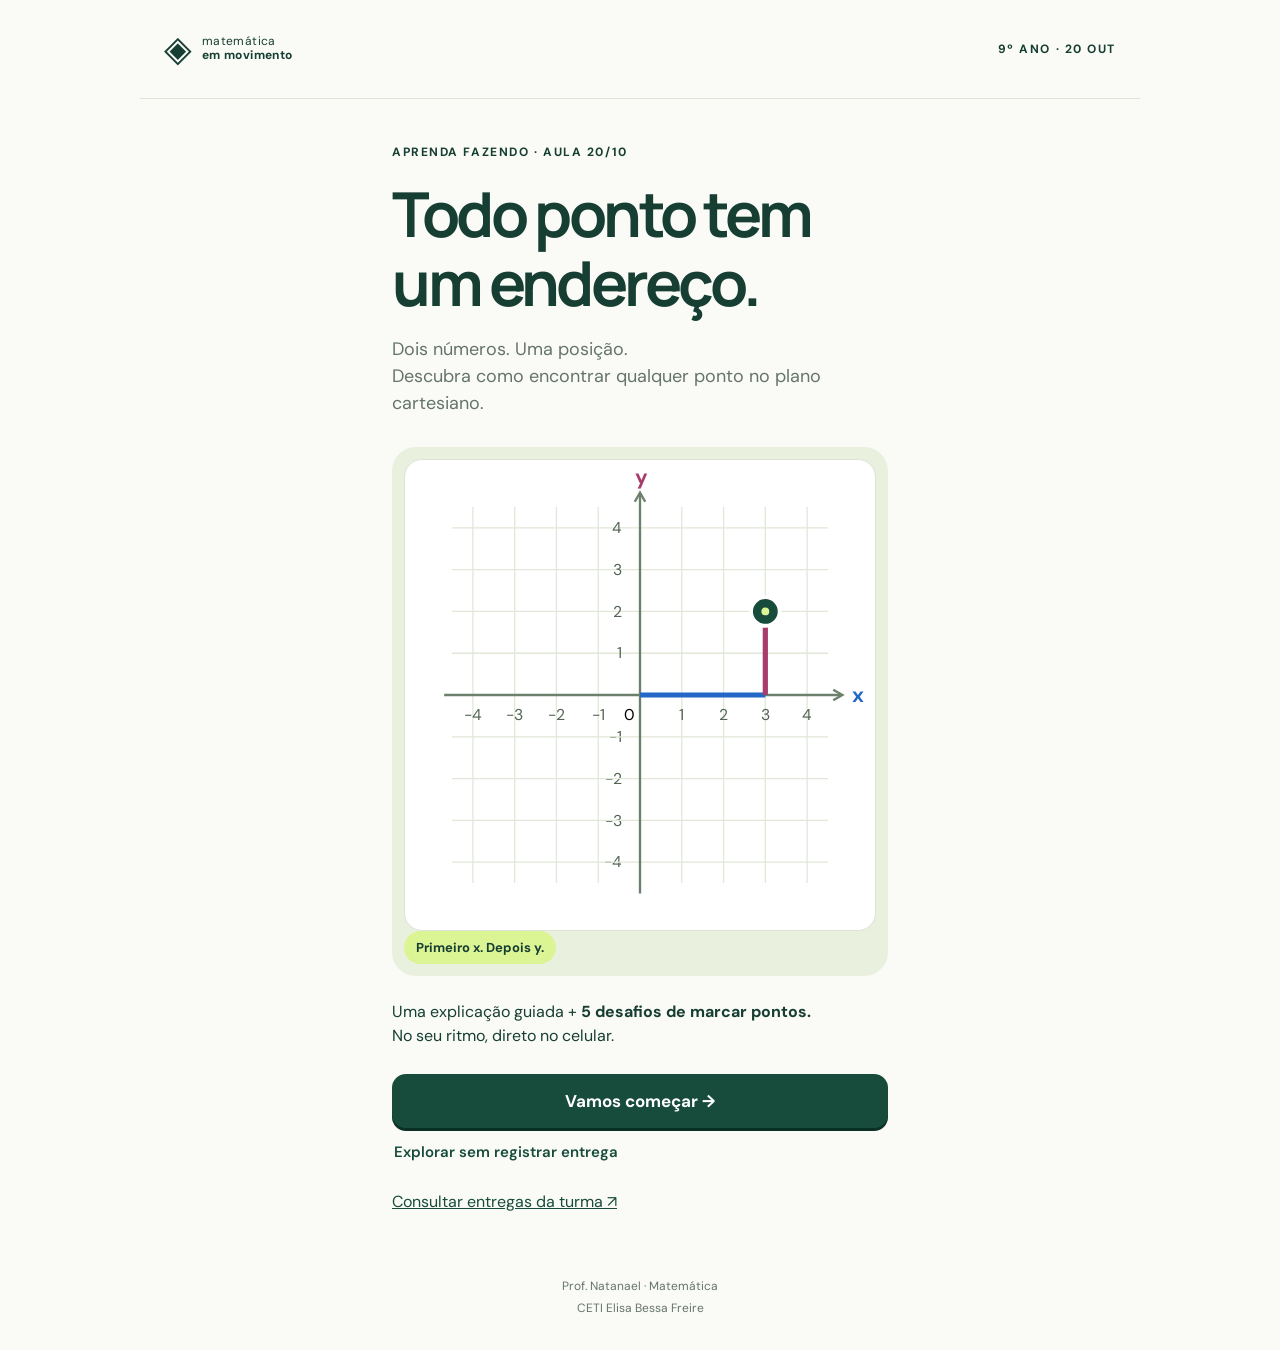
==== cartesiano-2010/index.html @ fa235a12 "Publica introdução ao plano cartesiano dos 9º anos em 20/10" ====
<!doctype html><html lang="pt-BR"><head><meta charset="utf-8"><meta name="viewport" content="width=device-width,initial-scale=1"><meta name="theme-color" content="#174c3c"><title>Coordenadas · Matemática em movimento</title><link rel="stylesheet" href="estilo.css"></head><body><header><a class="brand" href="./">◈ <span>matemática<br><b>em movimento</b></span></a><span class="date">9º ANO · 20 OUT</span></header><main id="app"></main><footer>Prof. Natanael · Matemática<br>CETI Elisa Bessa Freire</footer><script src="app.js"></script></body></html>
---- cartesiano-2010/estilo.css ----
@import url('https://fonts.googleapis.com/css2?family=DM+Sans:wght@400;500;600;700&family=Manrope:wght@400;600;700;800&display=swap');
:root{--ink:#163e33;--green:#174c3c;--lime:#dcf594;--paper:#fafbf6;--muted:#65746b;--blue:#2367c7;--rose:#a63d6b}*{box-sizing:border-box}body{margin:0;background:var(--paper);color:var(--ink);font-family:'DM Sans',sans-serif;font-size:18px;line-height:1.5}header{max-width:1000px;margin:auto;padding:22px 24px;display:flex;justify-content:space-between;align-items:center;border-bottom:1px solid #dce2d5}.brand{display:flex;align-items:center;gap:10px;font-size:36px;color:var(--ink);text-decoration:none}.brand span{font-size:12px;line-height:1.15;letter-spacing:.03em}.date,.eyebrow{font-size:12px;letter-spacing:.13em;font-weight:700}main{max-width:540px;margin:0 auto;padding:30px 22px 18px}h1,h2{font-family:Manrope,sans-serif;line-height:1.12;letter-spacing:-.055em;margin:18px 0}h1{font-size:clamp(42px,10vw,62px)}h2{font-size:clamp(30px,7vw,40px)}p{margin:14px 0}.muted{color:var(--muted)}.hero-visual{background:#eaf0de;border-radius:24px;padding:12px;position:relative;margin:24px 0}.pill{display:inline-block;background:var(--lime);border-radius:30px;padding:7px 12px;font-size:13px;font-weight:700}.pair{font-family:Manrope,sans-serif;font-size:44px;font-weight:800;letter-spacing:-.04em}.x{color:var(--blue)}.y{color:var(--rose)}.card{background:white;border:1px solid #dde4d5;border-radius:20px;padding:20px;margin:18px 0}.rule{display:flex;gap:14px;align-items:center}.n{display:grid;place-items:center;flex-shrink:0;width:38px;height:38px;border-radius:50%;background:#eaf0de;font-weight:700}.card p{margin:6px 0}.primary,.secondary{font:700 17px 'DM Sans',sans-serif;width:100%;min-height:54px;padding:14px;border-radius:14px;cursor:pointer;margin-top:12px}.primary{background:var(--green);color:white;border:2px solid var(--green);box-shadow:0 3px 0 #0a3025}.primary:disabled{opacity:.45;cursor:default;box-shadow:none}.secondary{background:transparent;color:var(--ink);border:1px solid #bfcbb9}.textbutton{font:600 15px 'DM Sans',sans-serif;color:var(--green);background:none;border:0;padding:14px 2px;cursor:pointer;min-height:48px}select{font:inherit;padding:13px;width:100%;border:1px solid #bfcbb9;border-radius:12px;background:white;color:var(--ink);min-height:52px;margin:6px 0 16px}label{font-weight:700;font-size:15px}.progress{display:flex;gap:6px;margin:14px 0 24px}.progress i{height:7px;flex:1;background:#e2e8db;border-radius:8px}.progress i.on{background:#578355}.lesson-top{display:flex;justify-content:space-between;align-items:center;font-size:13px;color:var(--muted)}.grid{display:block;width:100%;height:auto;touch-action:pan-y;user-select:none;background:#fff;border-radius:18px;border:1px solid #dce4d5}.grid text{font-family:'DM Sans',sans-serif}.grid:focus{outline:3px solid #94b84b;outline-offset:3px}.plot-wrap{margin:18px -4px 0}.coordinate{text-align:center;font-size:16px;padding:8px;color:var(--muted);min-height:38px}.feedback{border-radius:14px;padding:14px 16px;background:#fff0e6;font-size:16px;margin-top:12px}.feedback.good{background:#e7f4cd}.controls{display:flex;gap:8px;justify-content:center}.controls button{width:52px;height:48px;border:1px solid #bccab6;border-radius:12px;background:white;font-size:22px;color:var(--ink)}.hint{font-size:16px;background:#edf1e5;padding:16px;border-radius:14px}.steps{font-size:16px}.steps strong{display:block;margin:12px 0 4px}footer{text-align:center;font-size:12px;line-height:1.8;color:var(--muted);padding:30px 12px}a{color:var(--green)}.success-mark{font-size:54px;width:96px;height:96px;border-radius:50%;background:var(--lime);display:grid;place-items:center;margin:20px 0}.receipt{overflow-wrap:anywhere;font-size:15px}.hidden{display:none}@media(min-width:800px){main{padding-top:44px}.hero-visual{margin-top:30px}}@media(prefers-reduced-motion:no-preference){main{animation:appear .22s ease-out}@keyframes appear{from{opacity:.5;transform:translateY(5px)}to{opacity:1;transform:none}}}
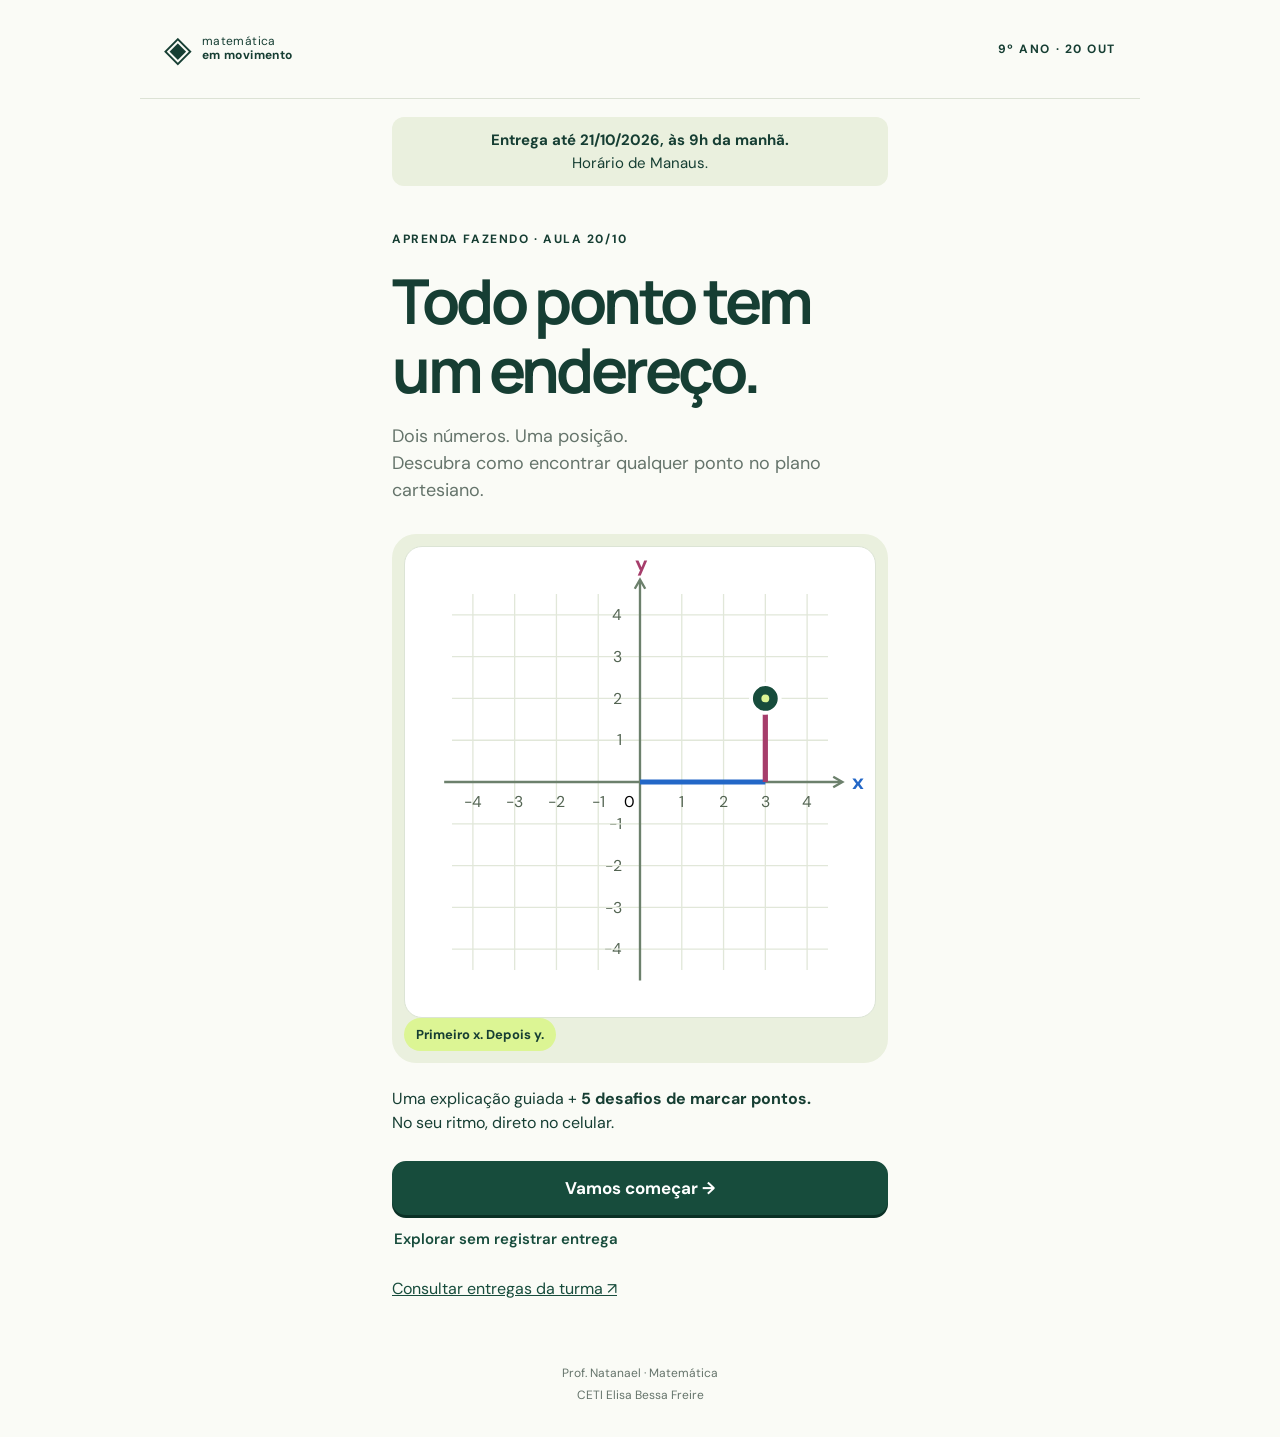
==== commit 4f8003e0: "Informa prazo de entrega em 21/10 às 9h de Manaus" ====
--- a/cartesiano-2010/index.html
+++ b/cartesiano-2010/index.html
@@ -1,2 +1,2 @@
-<!doctype html><html lang="pt-BR"><head><meta charset="utf-8"><meta name="viewport" content="width=device-width,initial-scale=1"><meta name="theme-color" content="#174c3c"><title>Coordenadas · Matemática em movimento</title><link rel="stylesheet" href="estilo.css"></head><body><header><a class="brand" href="./">◈ <span>matemática<br><b>em movimento</b></span></a><span class="date">9º ANO · 20 OUT</span></header><main id="app"></main><footer>Prof. Natanael · Matemática<br>CETI Elisa Bessa Freire</footer><script src="app.js"></script></body></html>
+<!doctype html><html lang="pt-BR"><head><meta charset="utf-8"><meta name="viewport" content="width=device-width,initial-scale=1"><meta name="theme-color" content="#174c3c"><title>Coordenadas · Matemática em movimento</title><link rel="stylesheet" href="estilo.css"></head><body><header><a class="brand" href="./">◈ <span>matemática<br><b>em movimento</b></span></a><span class="date">9º ANO · 20 OUT</span></header><p style="max-width:496px;margin:18px auto 0;padding:12px 20px;text-align:center;font-size:15px;background:#eaf0de;border-radius:12px"><b>Entrega até 21/10/2026, às 9h da manhã.</b><br>Horário de Manaus.</p><main id="app"></main><footer>Prof. Natanael · Matemática<br>CETI Elisa Bessa Freire</footer><script src="app.js"></script></body></html>
 
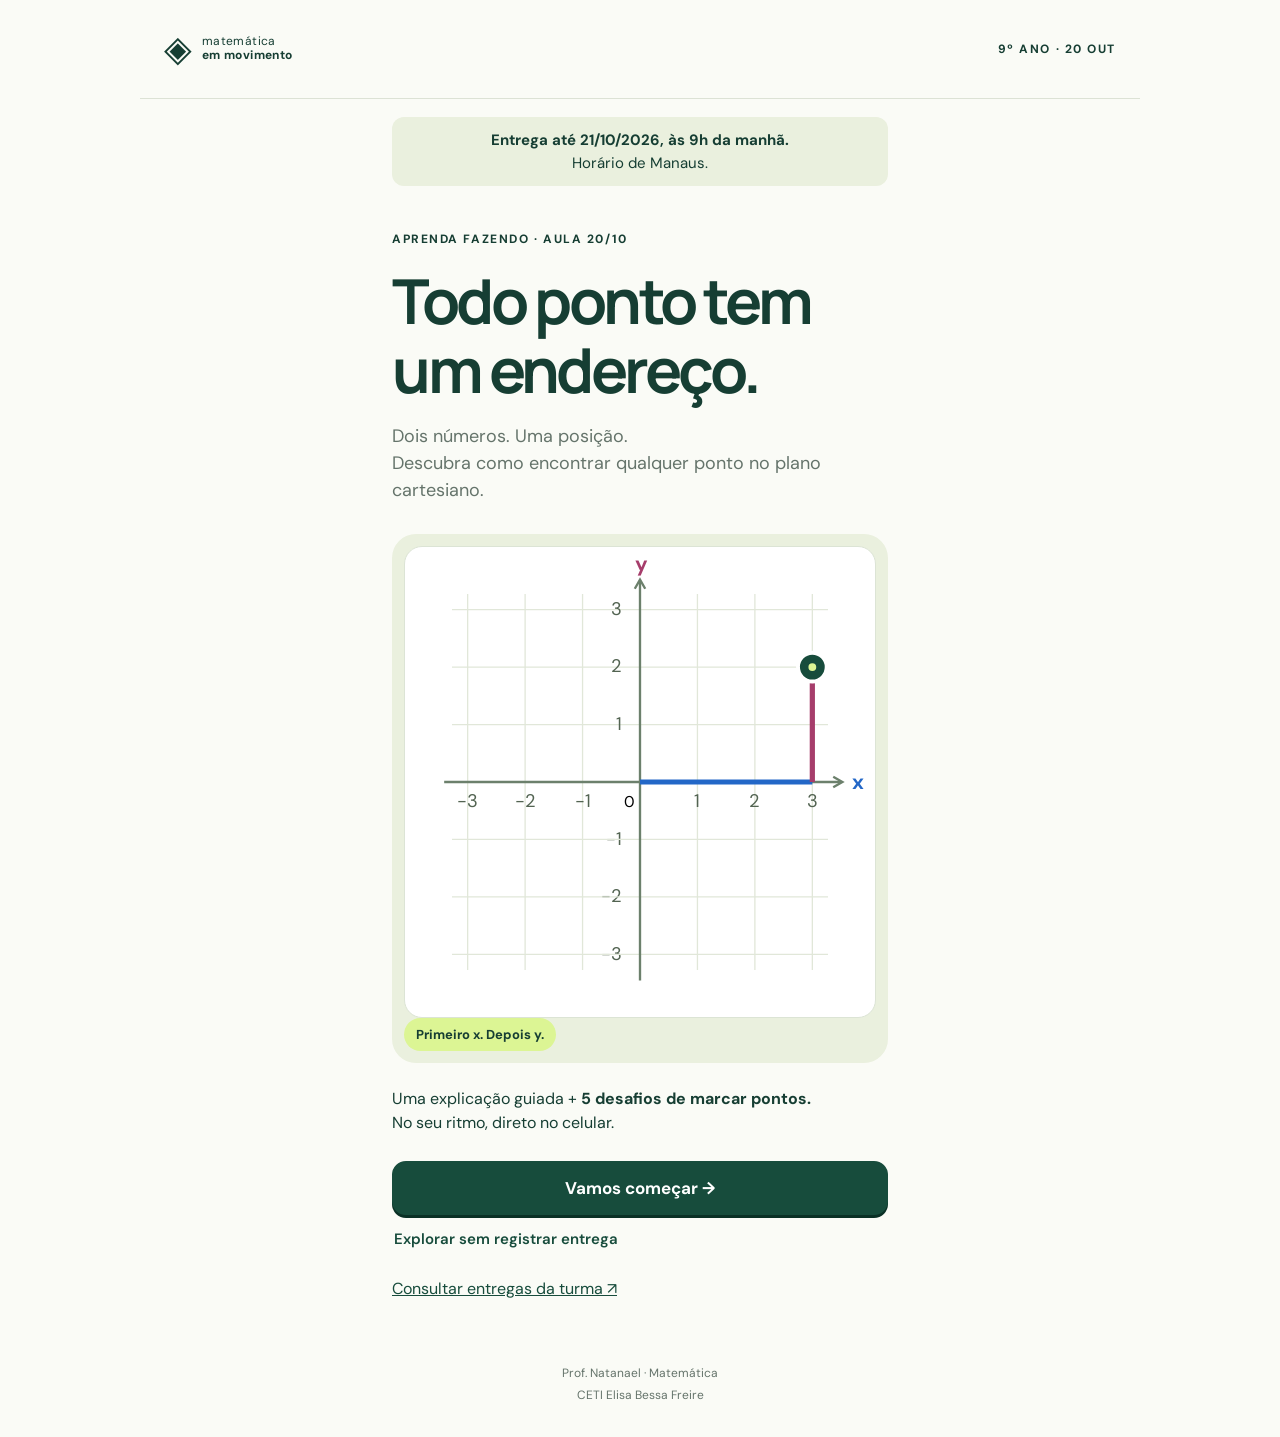
==== commit 8fc9ed93: "Amplia malha e controles mobile e limita cabeçalho e prazo à tela inicial" ====
--- a/cartesiano-2010/index.html
+++ b/cartesiano-2010/index.html
@@ -1,2 +1,3 @@
-<!doctype html><html lang="pt-BR"><head><meta charset="utf-8"><meta name="viewport" content="width=device-width,initial-scale=1"><meta name="theme-color" content="#174c3c"><title>Coordenadas · Matemática em movimento</title><link rel="stylesheet" href="estilo.css"></head><body><header><a class="brand" href="./">◈ <span>matemática<br><b>em movimento</b></span></a><span class="date">9º ANO · 20 OUT</span></header><p style="max-width:496px;margin:18px auto 0;padding:12px 20px;text-align:center;font-size:15px;background:#eaf0de;border-radius:12px"><b>Entrega até 21/10/2026, às 9h da manhã.</b><br>Horário de Manaus.</p><main id="app"></main><footer>Prof. Natanael · Matemática<br>CETI Elisa Bessa Freire</footer><script src="app.js"></script></body></html>
+<!doctype html><html lang="pt-BR"><head><meta charset="utf-8"><meta name="viewport" content="width=device-width,initial-scale=1"><meta name="theme-color" content="#174c3c"><title>Coordenadas · Matemática em movimento</title><link rel="stylesheet" href="estilo.css?v=mobile-2"></head><body><header><a class="brand" href="./">◈ <span>matemática<br><b>em movimento</b></span></a><span class="date">9º ANO · 20 OUT</span></header><p id="deadline-banner" style="max-width:496px;margin:18px auto 0;padding:12px 20px;text-align:center;font-size:15px;background:#eaf0de;border-radius:12px"><b>Entrega até 21/10/2026, às 9h da manhã.</b><br>Horário de Manaus.</p><main id="app"></main><footer>Prof. Natanael · Matemática<br>CETI Elisa Bessa Freire</footer><script src="app.js?v=mobile-2"></script></body></html>
 
+
--- a/cartesiano-2010/estilo.css
+++ b/cartesiano-2010/estilo.css
@@ -1,3 +1,17 @@
 @import url('https://fonts.googleapis.com/css2?family=DM+Sans:wght@400;500;600;700&family=Manrope:wght@400;600;700;800&display=swap');
 :root{--ink:#163e33;--green:#174c3c;--lime:#dcf594;--paper:#fafbf6;--muted:#65746b;--blue:#2367c7;--rose:#a63d6b}*{box-sizing:border-box}body{margin:0;background:var(--paper);color:var(--ink);font-family:'DM Sans',sans-serif;font-size:18px;line-height:1.5}header{max-width:1000px;margin:auto;padding:22px 24px;display:flex;justify-content:space-between;align-items:center;border-bottom:1px solid #dce2d5}.brand{display:flex;align-items:center;gap:10px;font-size:36px;color:var(--ink);text-decoration:none}.brand span{font-size:12px;line-height:1.15;letter-spacing:.03em}.date,.eyebrow{font-size:12px;letter-spacing:.13em;font-weight:700}main{max-width:540px;margin:0 auto;padding:30px 22px 18px}h1,h2{font-family:Manrope,sans-serif;line-height:1.12;letter-spacing:-.055em;margin:18px 0}h1{font-size:clamp(42px,10vw,62px)}h2{font-size:clamp(30px,7vw,40px)}p{margin:14px 0}.muted{color:var(--muted)}.hero-visual{background:#eaf0de;border-radius:24px;padding:12px;position:relative;margin:24px 0}.pill{display:inline-block;background:var(--lime);border-radius:30px;padding:7px 12px;font-size:13px;font-weight:700}.pair{font-family:Manrope,sans-serif;font-size:44px;font-weight:800;letter-spacing:-.04em}.x{color:var(--blue)}.y{color:var(--rose)}.card{background:white;border:1px solid #dde4d5;border-radius:20px;padding:20px;margin:18px 0}.rule{display:flex;gap:14px;align-items:center}.n{display:grid;place-items:center;flex-shrink:0;width:38px;height:38px;border-radius:50%;background:#eaf0de;font-weight:700}.card p{margin:6px 0}.primary,.secondary{font:700 17px 'DM Sans',sans-serif;width:100%;min-height:54px;padding:14px;border-radius:14px;cursor:pointer;margin-top:12px}.primary{background:var(--green);color:white;border:2px solid var(--green);box-shadow:0 3px 0 #0a3025}.primary:disabled{opacity:.45;cursor:default;box-shadow:none}.secondary{background:transparent;color:var(--ink);border:1px solid #bfcbb9}.textbutton{font:600 15px 'DM Sans',sans-serif;color:var(--green);background:none;border:0;padding:14px 2px;cursor:pointer;min-height:48px}select{font:inherit;padding:13px;width:100%;border:1px solid #bfcbb9;border-radius:12px;background:white;color:var(--ink);min-height:52px;margin:6px 0 16px}label{font-weight:700;font-size:15px}.progress{display:flex;gap:6px;margin:14px 0 24px}.progress i{height:7px;flex:1;background:#e2e8db;border-radius:8px}.progress i.on{background:#578355}.lesson-top{display:flex;justify-content:space-between;align-items:center;font-size:13px;color:var(--muted)}.grid{display:block;width:100%;height:auto;touch-action:pan-y;user-select:none;background:#fff;border-radius:18px;border:1px solid #dce4d5}.grid text{font-family:'DM Sans',sans-serif}.grid:focus{outline:3px solid #94b84b;outline-offset:3px}.plot-wrap{margin:18px -4px 0}.coordinate{text-align:center;font-size:16px;padding:8px;color:var(--muted);min-height:38px}.feedback{border-radius:14px;padding:14px 16px;background:#fff0e6;font-size:16px;margin-top:12px}.feedback.good{background:#e7f4cd}.controls{display:flex;gap:8px;justify-content:center}.controls button{width:52px;height:48px;border:1px solid #bccab6;border-radius:12px;background:white;font-size:22px;color:var(--ink)}.hint{font-size:16px;background:#edf1e5;padding:16px;border-radius:14px}.steps{font-size:16px}.steps strong{display:block;margin:12px 0 4px}footer{text-align:center;font-size:12px;line-height:1.8;color:var(--muted);padding:30px 12px}a{color:var(--green)}.success-mark{font-size:54px;width:96px;height:96px;border-radius:50%;background:var(--lime);display:grid;place-items:center;margin:20px 0}.receipt{overflow-wrap:anywhere;font-size:15px}.hidden{display:none}@media(min-width:800px){main{padding-top:44px}.hero-visual{margin-top:30px}}@media(prefers-reduced-motion:no-preference){main{animation:appear .22s ease-out}@keyframes appear{from{opacity:.5;transform:translateY(5px)}to{opacity:1;transform:none}}}
+
+/* Durante a atividade, o espaço fica dedicado ao plano e aos controles. */
+body:not([data-screen="home"])>header,body:not([data-screen="home"])>#deadline-banner,body:not([data-screen="home"])>footer{display:none}
+body[data-screen="task"] main,body[data-screen="lesson"] main{max-width:620px;padding:16px 12px 20px}
+body[data-screen="task"] h2{font-size:28px;margin:12px 0;letter-spacing:-.04em}
+body[data-screen="task"] main>p{font-size:17px;line-height:1.4;margin:10px 0}
+body[data-screen="task"] .progress{margin:10px 0 16px}
+body[data-screen="task"] .pair{font-size:36px;line-height:1.2}
+body[data-screen="task"] .plot-wrap,body[data-screen="lesson"] .plot-wrap{margin:14px -4px 0}
+body[data-screen="task"] .controls{gap:10px}
+body[data-screen="task"] .controls button{flex:1;max-width:84px;min-height:60px;font-size:28px;border-width:2px;touch-action:manipulation}
+body[data-screen="task"] #check{position:sticky;bottom:8px;z-index:5;min-height:58px;box-shadow:0 3px 0 #0a3025,0 0 0 6px var(--paper)}
+body[data-screen="task"] .coordinate{font-size:18px;padding:10px 4px}
+@media(max-width:350px){body[data-screen="task"] h2{font-size:25px}body[data-screen="task"] .controls{gap:8px}}
 
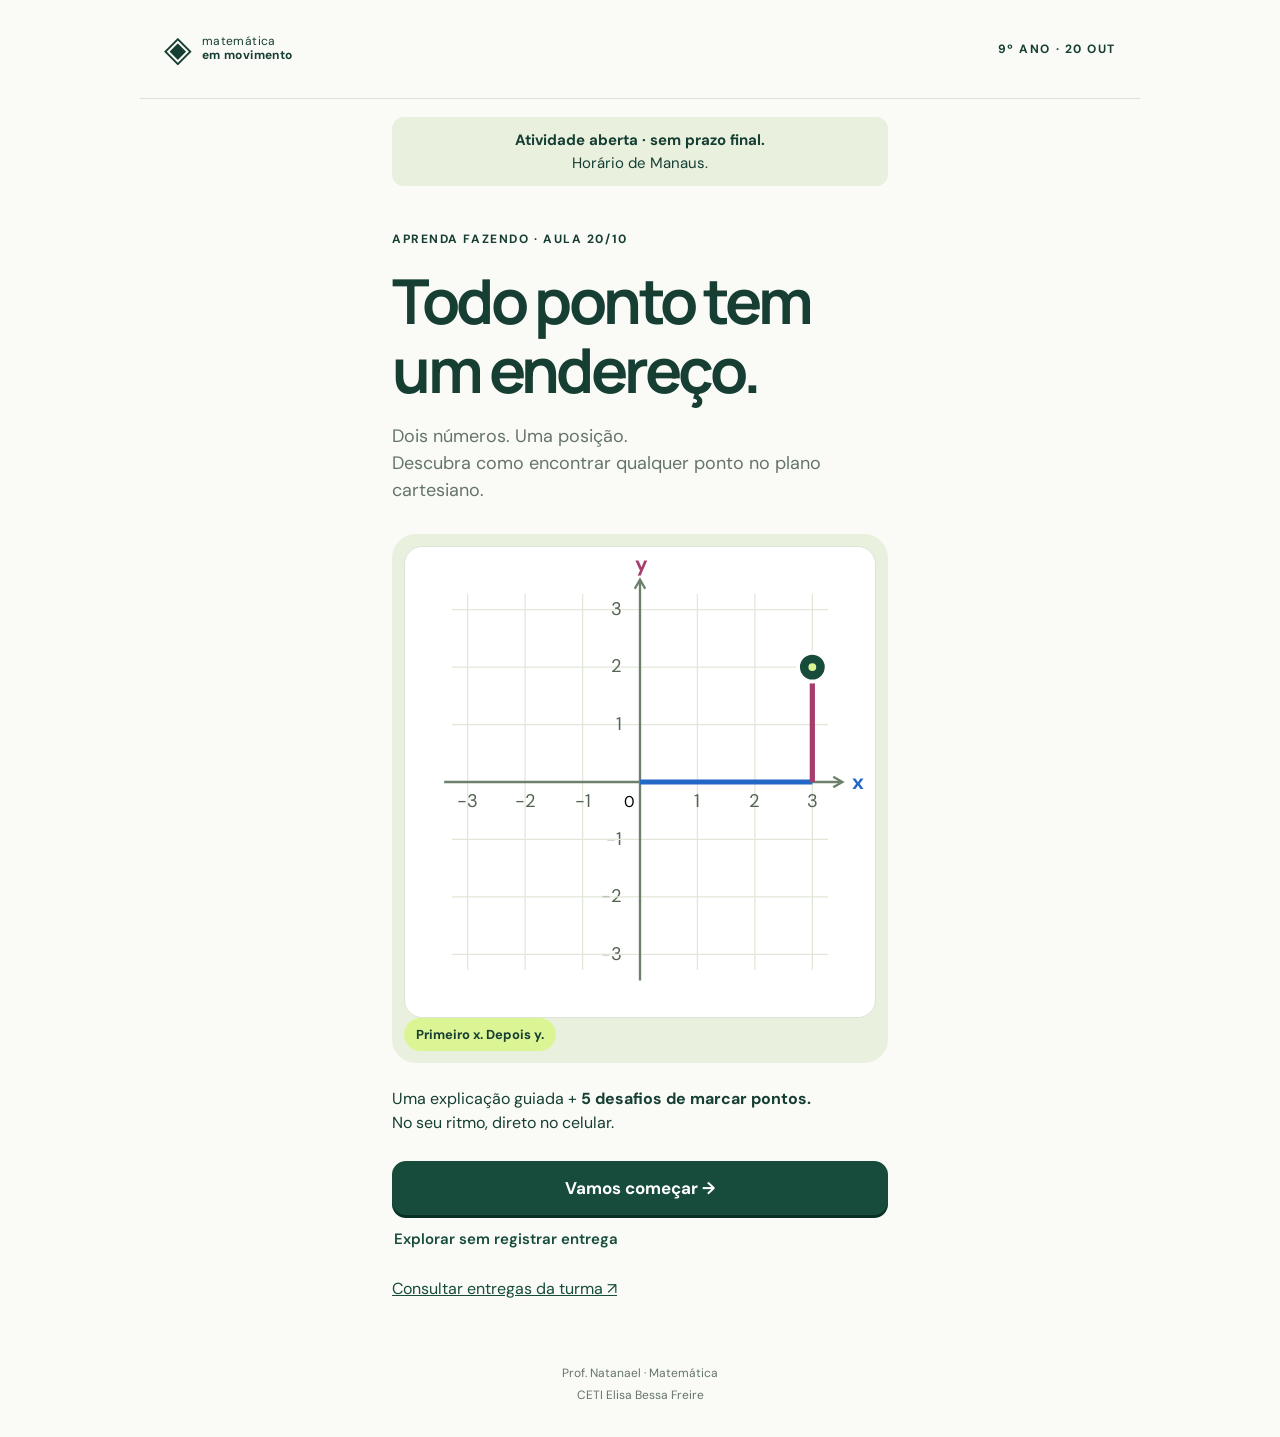
==== commit 4f4a6cf0: "Reabre atividades sem prazo final e reúne painel geral" ====
--- a/cartesiano-2010/index.html
+++ b/cartesiano-2010/index.html
@@ -1,3 +1,3 @@
-<!doctype html><html lang="pt-BR"><head><meta charset="utf-8"><meta name="viewport" content="width=device-width,initial-scale=1"><meta name="theme-color" content="#174c3c"><title>Coordenadas · Matemática em movimento</title><link rel="stylesheet" href="estilo.css?v=mobile-2"></head><body><header><a class="brand" href="./">◈ <span>matemática<br><b>em movimento</b></span></a><span class="date">9º ANO · 20 OUT</span></header><p id="deadline-banner" style="max-width:496px;margin:18px auto 0;padding:12px 20px;text-align:center;font-size:15px;background:#eaf0de;border-radius:12px"><b>Entrega até 21/10/2026, às 9h da manhã.</b><br>Horário de Manaus.</p><main id="app"></main><footer>Prof. Natanael · Matemática<br>CETI Elisa Bessa Freire</footer><script src="app.js?v=mobile-2"></script></body></html>
+<!doctype html><html lang="pt-BR"><head><meta charset="utf-8"><meta name="viewport" content="width=device-width,initial-scale=1"><meta name="theme-color" content="#174c3c"><title>Coordenadas · Matemática em movimento</title><link rel="stylesheet" href="estilo.css?v=mobile-2"></head><body><header><a class="brand" href="./">◈ <span>matemática<br><b>em movimento</b></span></a><span class="date">9º ANO · 20 OUT</span></header><p id="deadline-banner" style="max-width:496px;margin:18px auto 0;padding:12px 20px;text-align:center;font-size:15px;background:#eaf0de;border-radius:12px"><b>Atividade aberta · sem prazo final.</b><br>Horário de Manaus.</p><main id="app"></main><footer>Prof. Natanael · Matemática<br>CETI Elisa Bessa Freire</footer><script src="app.js?v=tentativas-3"></script></body></html>
 
 
